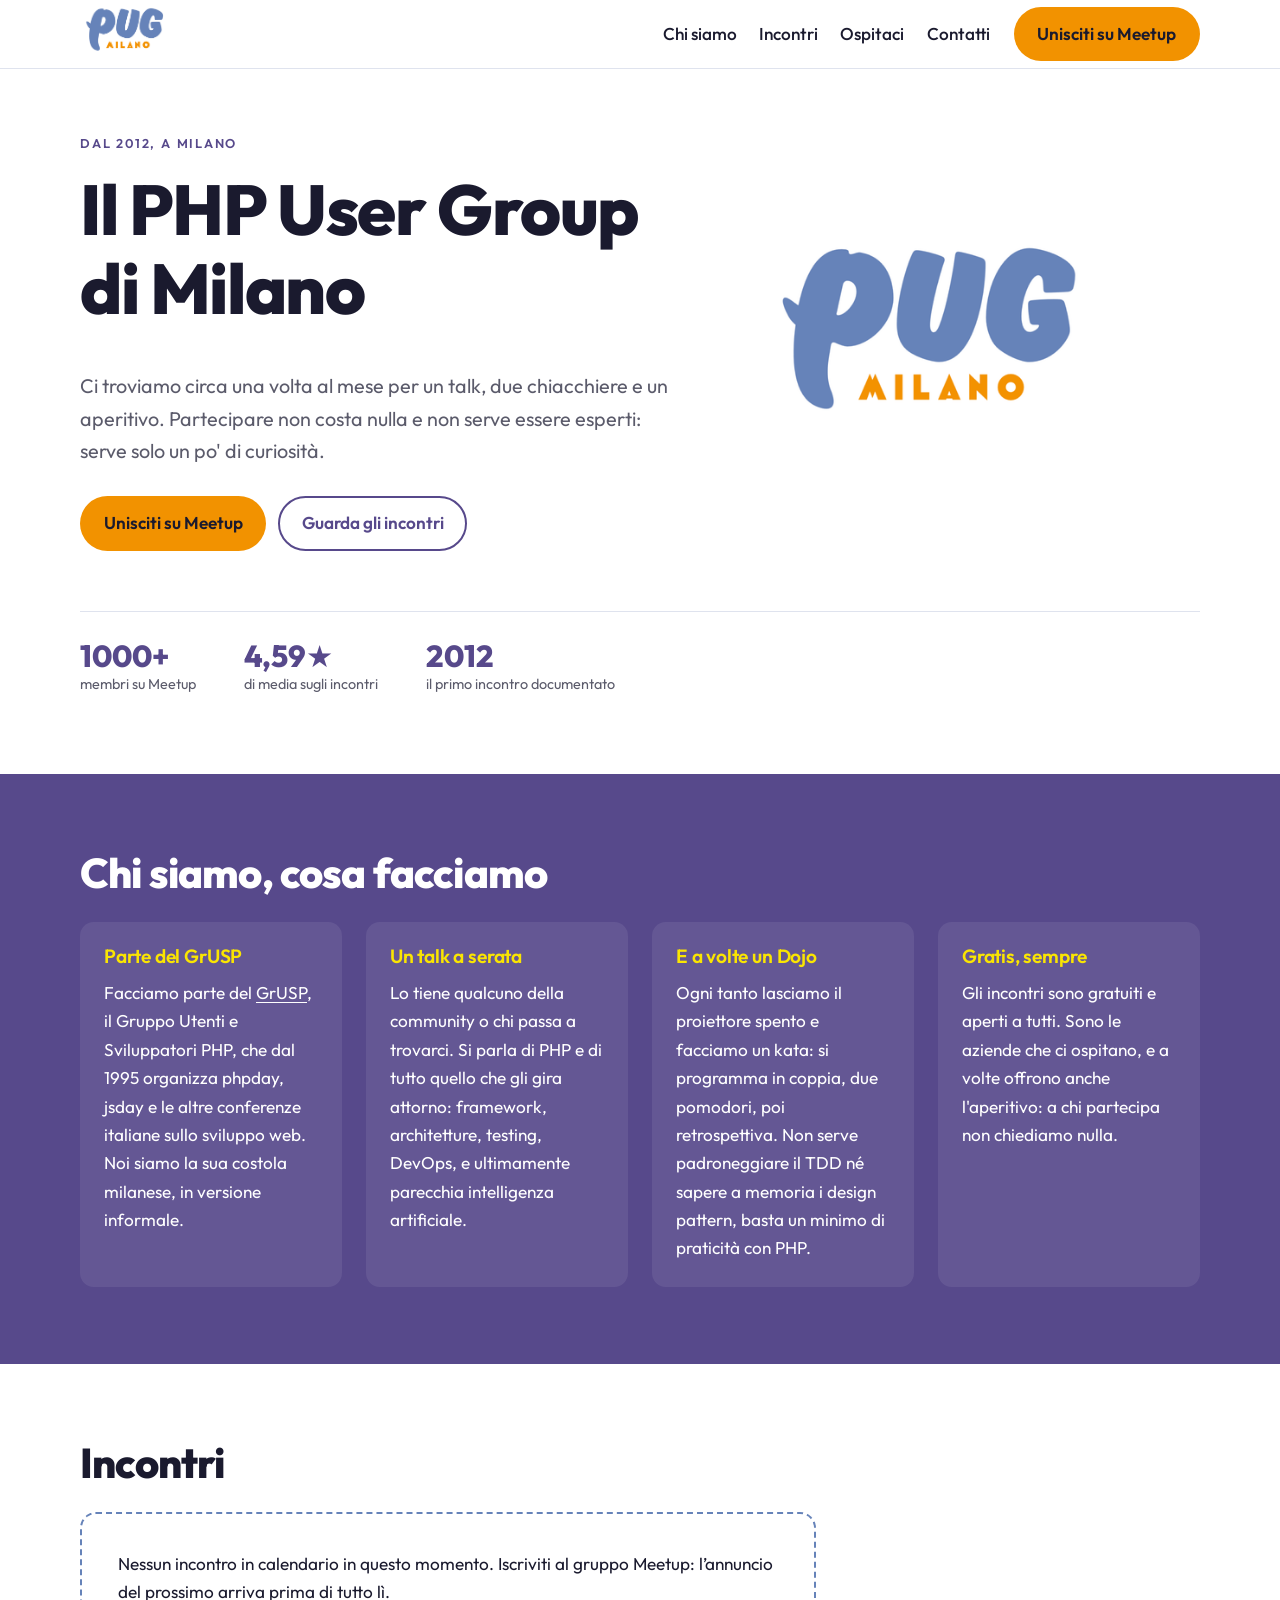
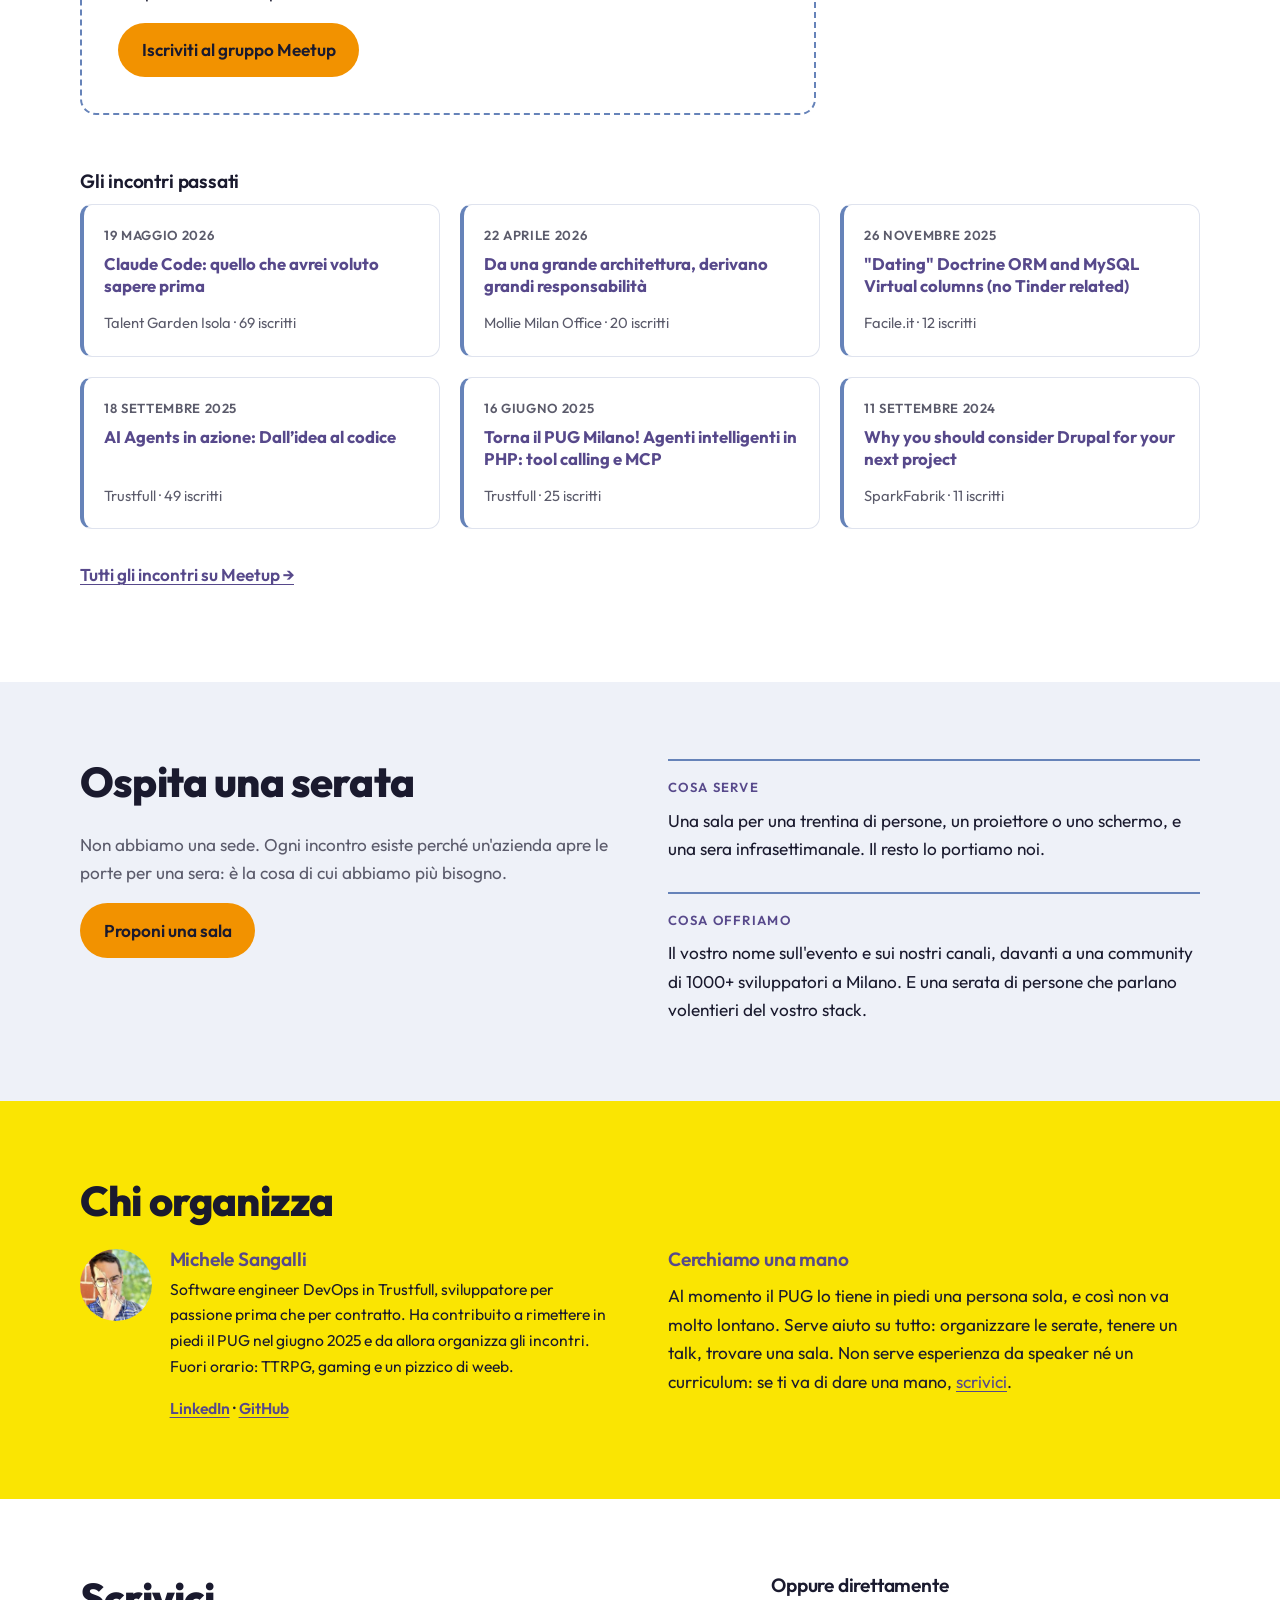
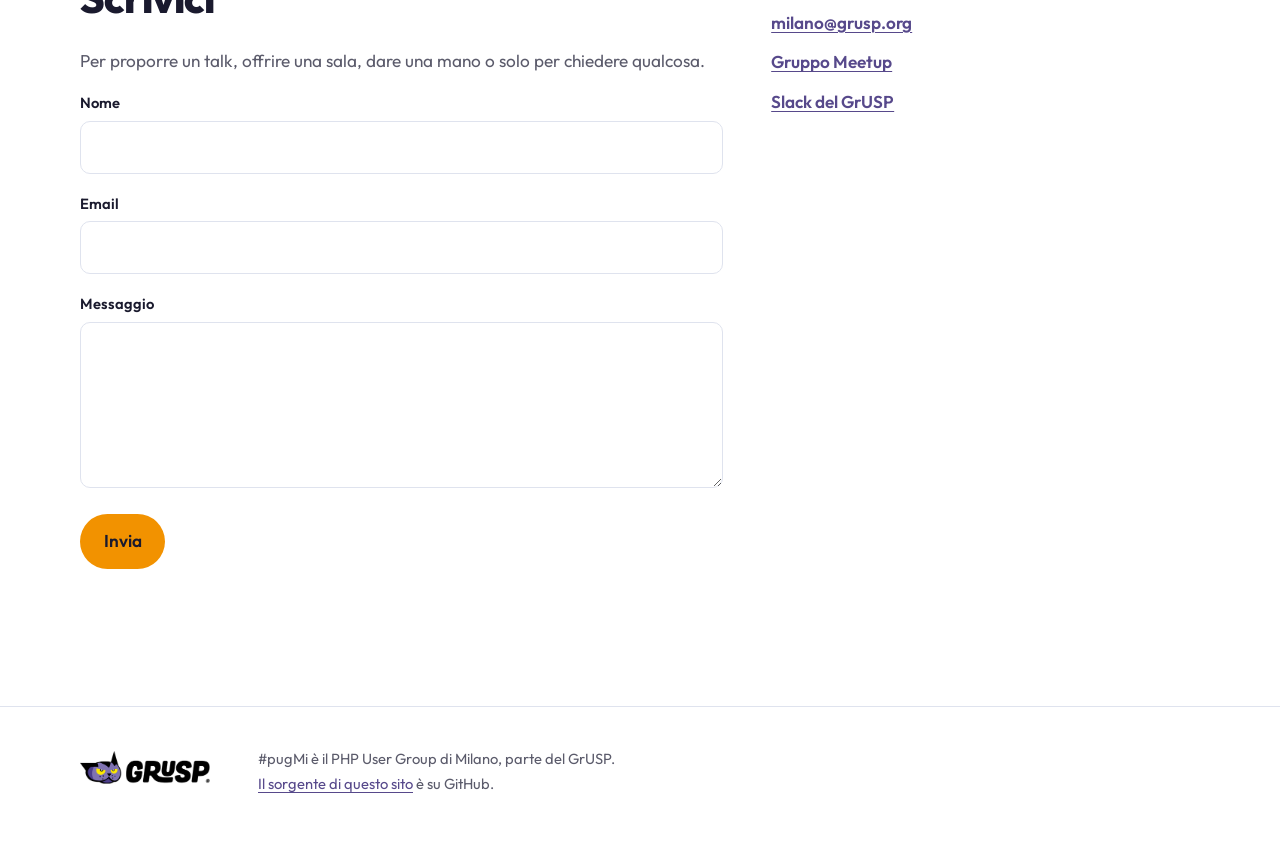
==== docs/index.html @ 0913626a "Nuovo sito statico in sostituzione del WordPress Pagina singola in docs/, servita da GitHub Pages. R" ====
<!doctype html>
<html lang="it">
<head>
<meta charset="utf-8">
<meta name="viewport" content="width=device-width, initial-scale=1">
<title>#pugMi &middot; PHP User Group Milano</title>
<meta name="description" content="Il PHP User Group di Milano. Ci troviamo circa una volta al mese per un talk e un aperitivo: partecipare è gratuito e aperto a tutti.">
<link rel="canonical" href="https://milano.grusp.org/">
<meta property="og:title" content="#pugMi &middot; PHP User Group Milano">
<meta property="og:description" content="Un talk, due chiacchiere e un aperitivo, circa una volta al mese. Partecipare non costa nulla.">
<meta property="og:type" content="website">
<meta property="og:url" content="https://milano.grusp.org/">
<meta property="og:image" content="https://milano.grusp.org/img/pug-milano.png">
<meta name="theme-color" content="#57498B">
<link rel="icon" href="img/favicon.png" sizes="180x180">
<link rel="apple-touch-icon" href="img/favicon.png">
<link rel="preconnect" href="https://fonts.googleapis.com">
<link rel="preconnect" href="https://fonts.gstatic.com" crossorigin>
<link rel="stylesheet" href="https://fonts.googleapis.com/css2?family=Outfit:wght@300;400;600;800&display=swap">
<link rel="stylesheet" href="style.css">
</head>
<body>

<a class="skip" href="#main">Salta al contenuto</a>

<header class="site-header">
  <div class="wrap header-inner">
    <a class="brand" href="#top">
      <img src="img/pug-milano.png" alt="#pugMi, PHP User Group Milano" width="407" height="282">
    </a>
    <nav class="menu" aria-label="Navigazione principale">
      <ul>
        <li><a href="#chi-siamo">Chi siamo</a></li>
        <li><a href="#incontri">Incontri</a></li>
        <li><a href="#ospitanti">Ospitaci</a></li>
        <li><a href="#contatti">Contatti</a></li>
      </ul>
    </nav>
    <a class="btn btn-orange header-cta" href="https://www.meetup.com/it-it/milanophp/">Unisciti su Meetup</a>
  </div>
</header>

<main id="main">

  <section id="top" class="hero">
    <div class="wrap hero-inner">
     <div class="hero-testo">
      <p class="eyebrow">Dal 2012, a Milano</p>
      <h1>Il PHP User Group<br>di Milano</h1>
      <p class="lead">
        Ci troviamo circa una volta al mese per un talk, due chiacchiere e un aperitivo.
        Partecipare non costa nulla e non serve essere esperti: serve solo un po' di curiosità.
      </p>
      <p class="cta-row">
        <a class="btn btn-orange" href="https://www.meetup.com/it-it/milanophp/">Unisciti su Meetup</a>
        <a class="btn btn-ghost" href="#incontri">Guarda gli incontri</a>
      </p>
     </div>
     <p class="hero-logo">
       <img src="img/pug-milano.png" alt="" width="407" height="282">
     </p>
     <ul class="stats" id="stats" hidden>
       <li><b id="stat-members">&mdash;</b> <span>membri su Meetup</span></li>
       <li><b id="stat-rating">&mdash;</b> <span>di media sugli incontri</span></li>
       <li><b>2012</b> <span>il primo incontro documentato</span></li>
     </ul>
    </div>
  </section>

  <section id="chi-siamo" class="block-purple">
    <div class="wrap">
      <h2>Chi siamo, cosa facciamo</h2>
      <div class="cards">
        <article>
          <h3>Parte del GrUSP</h3>
          <p>
            Facciamo parte del <a href="https://www.grusp.org/">GrUSP</a>, il Gruppo Utenti e
            Sviluppatori PHP, che dal 1995 organizza phpday, jsday e le altre conferenze italiane
            sullo sviluppo web. Noi siamo la sua costola milanese, in versione informale.
          </p>
        </article>
        <article>
          <h3>Un talk a serata</h3>
          <p>
            Lo tiene qualcuno della community o chi passa a trovarci. Si parla di PHP e di tutto
            quello che gli gira attorno: framework, architetture, testing, DevOps, e ultimamente
            parecchia intelligenza artificiale.
          </p>
        </article>
        <article>
          <h3>E a volte un Dojo</h3>
          <p>
            Ogni tanto lasciamo il proiettore spento e facciamo un kata: si programma in coppia,
            due pomodori, poi retrospettiva. Non serve padroneggiare il TDD né sapere a memoria
            i design pattern, basta un minimo di praticità con PHP.
          </p>
        </article>
        <article>
          <h3>Gratis, sempre</h3>
          <p>
            Gli incontri sono gratuiti e aperti a tutti. Sono le aziende che ci ospitano, e a
            volte offrono anche l'aperitivo: a chi partecipa non chiediamo nulla.
          </p>
        </article>
      </div>
    </div>
  </section>

  <section id="incontri">
    <div class="wrap">
      <h2>Incontri</h2>

      <h3 class="sr-only">Prossimo incontro</h3>
      <div id="prossimo" class="next" aria-live="polite">
        <p class="loading">Carico gli incontri&hellip;</p>
      </div>

      <h3 id="passati-titolo">Gli incontri passati</h3>
      <div id="passati" class="event-grid"></div>
      <p class="more">
        <a href="https://www.meetup.com/it-it/milanophp/events/past/">Tutti gli incontri su Meetup &rarr;</a>
      </p>
    </div>
  </section>

  <section id="ospitanti" class="block-tint">
    <div class="wrap ospita">
      <div>
        <h2>Ospita una serata</h2>
        <p class="section-lead">
          Non abbiamo una sede. Ogni incontro esiste perché un'azienda apre le porte
          per una sera: è la cosa di cui abbiamo più bisogno.
        </p>
        <p>
          <a class="btn btn-orange" href="#contatti">Proponi una sala</a>
        </p>
      </div>
      <dl class="patto">
        <dt>Cosa serve</dt>
        <dd>
          Una sala per una trentina di persone, un proiettore o uno schermo, e una
          sera infrasettimanale. Il resto lo portiamo noi.
        </dd>
        <dt>Cosa offriamo</dt>
        <dd>
          Il vostro nome sull'evento e sui nostri canali, davanti a una community di
          <span id="platea">1000+</span> sviluppatori a Milano. E una serata di
          persone che parlano volentieri del vostro stack.
        </dd>
      </dl>
    </div>
  </section>

  <section id="organizzatori" class="block-yellow">
    <div class="wrap">
      <h2>Chi organizza</h2>
      <div class="organizers">
        <div class="person">
          <img src="img/michele.png" alt="" width="160" height="160">
          <div>
            <h3>Michele Sangalli</h3>
            <p>
              Software engineer DevOps in Trustfull, sviluppatore per passione prima che
              per contratto. Ha contribuito a rimettere in piedi il PUG nel giugno 2025 e
              da allora organizza gli incontri. Fuori orario: TTRPG, gaming e un pizzico
              di weeb.
            </p>
            <p class="person-link">
              <a href="https://www.linkedin.com/in/michele-sangalli-75b91a7a/">LinkedIn</a> &middot;
              <a href="https://github.com/mikysan">GitHub</a>
            </p>
          </div>
        </div>
        <div>
          <h3>Cerchiamo una mano</h3>
          <p>
            Al momento il PUG lo tiene in piedi una persona sola, e così non va molto lontano.
            Serve aiuto su tutto: organizzare le serate, tenere un talk, trovare una sala.
            Non serve esperienza da speaker né un curriculum: se ti va di dare una mano,
            <a href="#contatti">scrivici</a>.
          </p>
        </div>
      </div>
    </div>
  </section>

  <section id="contatti">
    <div class="wrap contact">
      <div>
        <h2>Scrivici</h2>
        <p class="section-lead">
          Per proporre un talk, offrire una sala, dare una mano o solo per chiedere qualcosa.
        </p>
        <form id="contact-form" action="https://api.web3forms.com/submit" method="POST">
          <input type="hidden" name="access_key" value="be97ab4e-8a3a-4ba5-906f-93df00ac4f7e">
          <input type="hidden" name="subject" value="Nuovo messaggio da milano.grusp.org">
          <input type="checkbox" name="botcheck" style="display:none" tabindex="-1" autocomplete="off" aria-hidden="true">
          <p>
            <label for="f-nome">Nome</label>
            <input id="f-nome" name="name" type="text" required autocomplete="name">
          </p>
          <p>
            <label for="f-email">Email</label>
            <input id="f-email" name="email" type="email" required autocomplete="email">
          </p>
          <p>
            <label for="f-msg">Messaggio</label>
            <textarea id="f-msg" name="message" rows="5" required></textarea>
          </p>
          <p>
            <button class="btn btn-orange" type="submit">Invia</button>
          </p>
          <p id="form-status" class="form-status" role="status" aria-live="polite"></p>
        </form>
      </div>
      <aside>
        <h3>Oppure direttamente</h3>
        <ul class="links">
          <li><a href="mailto:milano@grusp.org">milano@grusp.org</a></li>
          <li><a href="https://www.meetup.com/it-it/milanophp/">Gruppo Meetup</a></li>
          <li><a href="https://slack.grusp.org/">Slack del GrUSP</a></li>
        </ul>
      </aside>
    </div>
  </section>

</main>

<footer class="site-footer">
  <div class="wrap footer-inner">
    <a href="https://www.grusp.org/">
      <img src="img/grusp.png" alt="GrUSP" width="346" height="87">
    </a>
    <p>
      #pugMi è il PHP User Group di Milano, parte del GrUSP.<br>
      <a href="https://github.com/GrUSP/milano.grusp.org">Il sorgente di questo sito</a> è su GitHub.
    </p>
  </div>
</footer>

<script src="app.js"></script>
</body>
</html>
---- docs/style.css ----
/* #pugMi - palette campionata da color palette pugmi.png.
   Vincoli di contrasto (calcolati, non stimati):
     #57498B su bianco 7.7:1 -> testo e titoli, ok
     #1A1A2E su #FAE502 13:1 -> blocco giallo, ok
     #1A1A2E su #F29200  7:1 -> bottoni arancio: il testo deve restare scuro
     #6683B9 su bianco 3.85:1 -> solo testo grande, bordi, decorazioni
     #F29200 su bianco 2.38:1 -> mai come colore di testo */
:root {
  --giallo: #FAE502;
  --viola: #57498B;
  --blu: #6683B9;
  --arancio: #F29200;
  --inchiostro: #1A1A2E;
  --tenue: #5b5b6b;
  --tinta: #eef1f8;
  --bordo: #dfe3ee;
  --wrap: min(1120px, 100% - 3rem);
  --font: "Outfit", ui-sans-serif, system-ui, -apple-system, "Segoe UI", sans-serif;
}

*, *::before, *::after { box-sizing: border-box; }

html { scroll-behavior: smooth; scroll-padding-top: 5.5rem; }
@media (prefers-reduced-motion: reduce) { html { scroll-behavior: auto; } }

body {
  margin: 0;
  font-family: var(--font);
  font-size: clamp(1rem, 0.96rem + 0.2vw, 1.075rem);
  line-height: 1.65;
  color: var(--inchiostro);
  background: #fff;
  -webkit-font-smoothing: antialiased;
}

img { max-width: 100%; height: auto; }

h1, h2, h3 { line-height: 1.12; font-weight: 800; letter-spacing: -0.02em; margin: 0 0 0.6em; }
h1 { font-size: clamp(2.4rem, 1.5rem + 4.2vw, 4.4rem); }
h2 { font-size: clamp(1.75rem, 1.3rem + 1.8vw, 2.6rem); }
h3 { font-size: 1.2rem; font-weight: 600; letter-spacing: -0.01em; }
p { margin: 0 0 1rem; }

a { color: var(--viola); text-decoration-thickness: 1px; text-underline-offset: 0.18em; }
a:hover { text-decoration-thickness: 2px; }

:focus-visible {
  outline: 3px solid var(--arancio);
  outline-offset: 3px;
  border-radius: 3px;
}

.wrap { width: var(--wrap); margin-inline: auto; }
.sr-only, .skip:not(:focus) {
  position: absolute; width: 1px; height: 1px; overflow: hidden;
  clip-path: inset(50%); white-space: nowrap;
}
.skip {
  position: fixed; z-index: 20; top: 0.5rem; left: 0.5rem;
  background: var(--inchiostro); color: #fff; padding: 0.6rem 1rem; border-radius: 6px;
}

/* --- bottoni --- */
.btn {
  display: inline-block;
  font-weight: 600;
  text-decoration: none;
  padding: 0.7rem 1.35rem;
  border-radius: 999px;
  border: 2px solid transparent;
  transition: transform 0.12s ease, background-color 0.12s ease;
}
.btn:active { transform: translateY(1px); }
.btn-orange { background: var(--arancio); color: var(--inchiostro); }
.btn-orange:hover { background: #d98300; }
.btn-ghost { border-color: currentColor; color: var(--viola); }
.btn-ghost:hover { background: var(--tinta); }

/* --- header --- */
.site-header {
  position: sticky; top: 0; z-index: 10;
  background: rgba(255, 255, 255, 0.92);
  backdrop-filter: blur(8px);
  border-bottom: 1px solid var(--bordo);
}
.header-inner {
  display: flex; align-items: center; gap: 1.5rem;
  min-height: 4.25rem;
}
.brand { line-height: 0; margin-right: auto; }
.brand img { width: 92px; }
.menu ul {
  list-style: none; margin: 0; padding: 0;
  display: flex; gap: 1.4rem;
}
.menu a { color: var(--inchiostro); text-decoration: none; font-weight: 500; }
.menu a:hover { color: var(--viola); text-decoration: underline; }

/* Sotto i 56rem le ancore non ci stanno accanto al logo e alla CTA. La pagina è
   una sola: si scorre. Meglio niente menu che un hamburger da mantenere. */
@media (max-width: 56rem) {
  .menu { display: none; }
  .brand img { width: 76px; }
  .header-cta { padding: 0.55rem 1rem; font-size: 0.92rem; }
}

/* --- sezioni --- */
section { padding: clamp(3.5rem, 6vw, 6rem) 0; }
.block-yellow { background: var(--giallo); }
.block-purple { background: var(--viola); color: #fff; }
.block-tint { background: var(--tinta); }
.block-purple a { color: #fff; }
.block-purple h3 { color: var(--giallo); }
.block-yellow h3 { color: var(--viola); }
.section-lead { color: var(--tenue); max-width: 62ch; }
.block-purple .section-lead { color: rgba(255, 255, 255, 0.88); }

/* --- hero --- */
.hero { padding-top: clamp(3rem, 5vw, 5rem); }
/* Due colonne da 62rem in su: il logo riempie il vuoto a destra, che a schermo
   largo era meta' dell'hero. Sotto quella soglia il logo sparisce, perché è
   già nell'header e ripeterlo non aggiunge nulla. */
.hero-inner { display: grid; gap: 0 3rem; align-items: center; }
.hero-logo { display: none; margin: 0; }
@media (min-width: 62rem) {
  .hero-inner { grid-template-columns: minmax(0, 1fr) minmax(0, 0.8fr); }
  .hero-logo { display: block; justify-self: center; }
  .hero-logo img { width: min(100%, 22rem); }
  .stats { grid-column: 1 / -1; }
}
.eyebrow {
  font-weight: 600; letter-spacing: 0.14em; text-transform: uppercase;
  font-size: 0.8rem; color: var(--viola); margin-bottom: 1rem;
}
.lead { font-size: 1.15em; max-width: 54ch; color: var(--tenue); }
.cta-row { display: flex; flex-wrap: wrap; gap: 0.75rem; margin-top: 1.75rem; max-width: none; }
.stats {
  list-style: none; max-width: none;
  margin: 2.75rem 0 0; padding: 1.75rem 0 0;
  display: flex; flex-wrap: wrap; gap: 1rem 3rem;
  border-top: 1px solid var(--bordo);
}
.stats li { display: flex; flex-direction: column; }
.stats b { font-size: 1.9rem; font-weight: 800; color: var(--viola); line-height: 1.1; }
.stats span { font-size: 0.9rem; color: var(--tenue); }

/* --- schede chi siamo --- */
.cards {
  display: grid; gap: 1.5rem;
  grid-template-columns: repeat(auto-fit, minmax(min(15rem, 100%), 1fr));
}
.cards article { border-radius: 14px; padding: 1.5rem; }
.cards p:last-child { margin-bottom: 0; }

/* Le schede prendono il fondo dal blocco che le ospita. Sul viola il bianco sta
   all'8%: così il testo bianco resta a 6.2:1 e i titoli gialli a 4.8:1, senza
   appoggiarsi all'esenzione per il testo grande (sono a peso 600, non 700). */
.block-purple .cards article { background: rgba(255, 255, 255, 0.08); }
.block-yellow .cards article { background: rgba(255, 255, 255, 0.55); }
.block-yellow .cards a { color: #3d3163; }

/* --- eventi --- */
.next { margin-bottom: 3.5rem; }
.loading { color: var(--tenue); }
.next-card, .empty {
  border: 2px solid var(--viola); border-radius: 16px;
  padding: clamp(1.5rem, 3vw, 2.25rem);
}
/* Con zero eventi in calendario il box contiene una riga e un bottone: a 1120rem
   di larghezza sembrerebbe un banner vuoto, non una scheda. */
.empty { border-style: dashed; border-color: var(--blu); max-width: 46rem; }
.next-card .when {
  font-weight: 600; color: var(--viola); text-transform: uppercase;
  letter-spacing: 0.06em; font-size: 0.85rem;
}
.next-card h4 { font-size: clamp(1.4rem, 1rem + 1.4vw, 2rem); margin: 0.4rem 0 0.75rem; line-height: 1.15; }
.next-card .meta, .event-card .meta { color: var(--tenue); font-size: 0.92rem; }

.event-grid {
  display: grid; gap: 1.25rem;
  grid-template-columns: repeat(auto-fill, minmax(min(17rem, 100%), 1fr));
}
.event-card {
  border: 1px solid var(--bordo); border-left: 4px solid var(--blu);
  border-radius: 12px; padding: 1.25rem;
  display: flex; flex-direction: column; gap: 0.4rem;
}
.event-card time { font-size: 0.82rem; font-weight: 600; letter-spacing: 0.05em; text-transform: uppercase; color: var(--tenue); }
.event-card h4 { margin: 0; font-size: 1.05rem; line-height: 1.3; }
.event-card h4 a { text-decoration: none; }
.event-card h4 a:hover { text-decoration: underline; }
.event-card .excerpt { font-size: 0.92rem; color: var(--tenue); margin: 0; }
.event-card .meta { margin: auto 0 0; padding-top: 0.5rem; }
.more { margin-top: 2rem; font-weight: 600; }

/* --- ospita una serata --- */
.ospita { display: grid; gap: 2.5rem 3.5rem; grid-template-columns: repeat(auto-fit, minmax(min(19rem, 100%), 1fr)); }
.ospita > div > p:last-child { margin-bottom: 0; }

/* <dl> perché sono coppie termine/descrizione: è l'elemento nativo per questo,
   e regge da sé la relazione fra "Cosa serve" e il suo testo. */
.patto { margin: 0; }
.patto dt {
  font-weight: 600; color: var(--viola);
  font-size: 0.82rem; letter-spacing: 0.1em; text-transform: uppercase;
  padding-top: 1rem; border-top: 2px solid var(--blu);
}
.patto dt + dd { margin: 0.5rem 0 1.75rem; }
.patto dd:last-child { margin-bottom: 0; }

/* --- organizzatori --- */
/* L'h2 sta fuori dalla griglia: dentro la prima colonna spingeva il suo contenuto
   sotto al titolo, mentre la seconda partiva dall'alto. Fuori, le due colonne sono
   sorelle e i due h3 si allineano sulla stessa riga. */
.organizers { display: grid; gap: 2.5rem 3.5rem; grid-template-columns: repeat(auto-fit, minmax(min(18rem, 100%), 1fr)); align-items: start; }
.organizers p:last-child { margin-bottom: 0; }
.person { display: flex; gap: 1.1rem; align-items: start; }
.person img { width: 72px; border-radius: 50%; flex: none; }
.person h3 { margin-bottom: 0.35rem; }
.person p { font-size: 0.98rem; }
.person-link { font-weight: 600; }

/* Sui telefoni più stretti l'avatar accanto al testo lascia ~220px di colonna e
   la bio va a capo sette volte: sotto i 24rem passa sopra al nome. */
@media (max-width: 24rem) {
  .person { display: block; }
  .person img { margin-bottom: 0.9rem; }
}

/* --- contatti --- */
.contact { display: grid; gap: 3rem; grid-template-columns: minmax(0, 1.5fr) minmax(0, 1fr); }
@media (max-width: 48rem) { .contact { grid-template-columns: 1fr; } }
form p { margin: 0 0 1.1rem; }
label { display: block; font-weight: 600; font-size: 0.92rem; margin-bottom: 0.35rem; }
input[type="text"], input[type="email"], textarea {
  width: 100%; font: inherit; color: inherit;
  padding: 0.7rem 0.85rem;
  border: 1px solid var(--bordo); border-radius: 10px;
  background: #fff;
}
input:focus, textarea:focus { border-color: var(--viola); }
textarea { resize: vertical; }
button { font: inherit; cursor: pointer; }
button[disabled] { opacity: 0.6; cursor: progress; }
.form-status { font-weight: 600; min-height: 1.5em; }
.form-status.ok { color: #1c6b3f; }
.form-status.ko { color: #a11b1b; }
.links { list-style: none; padding: 0; margin: 0; display: grid; gap: 0.7rem; }
.links a { font-weight: 600; }

/* --- footer --- */
.site-footer { border-top: 1px solid var(--bordo); padding: 2.5rem 0 3.5rem; }
.footer-inner { display: flex; flex-wrap: wrap; gap: 1.5rem 3rem; align-items: center; }
.footer-inner img { width: 130px; }
.footer-inner p { margin: 0; color: var(--tenue); font-size: 0.92rem; }
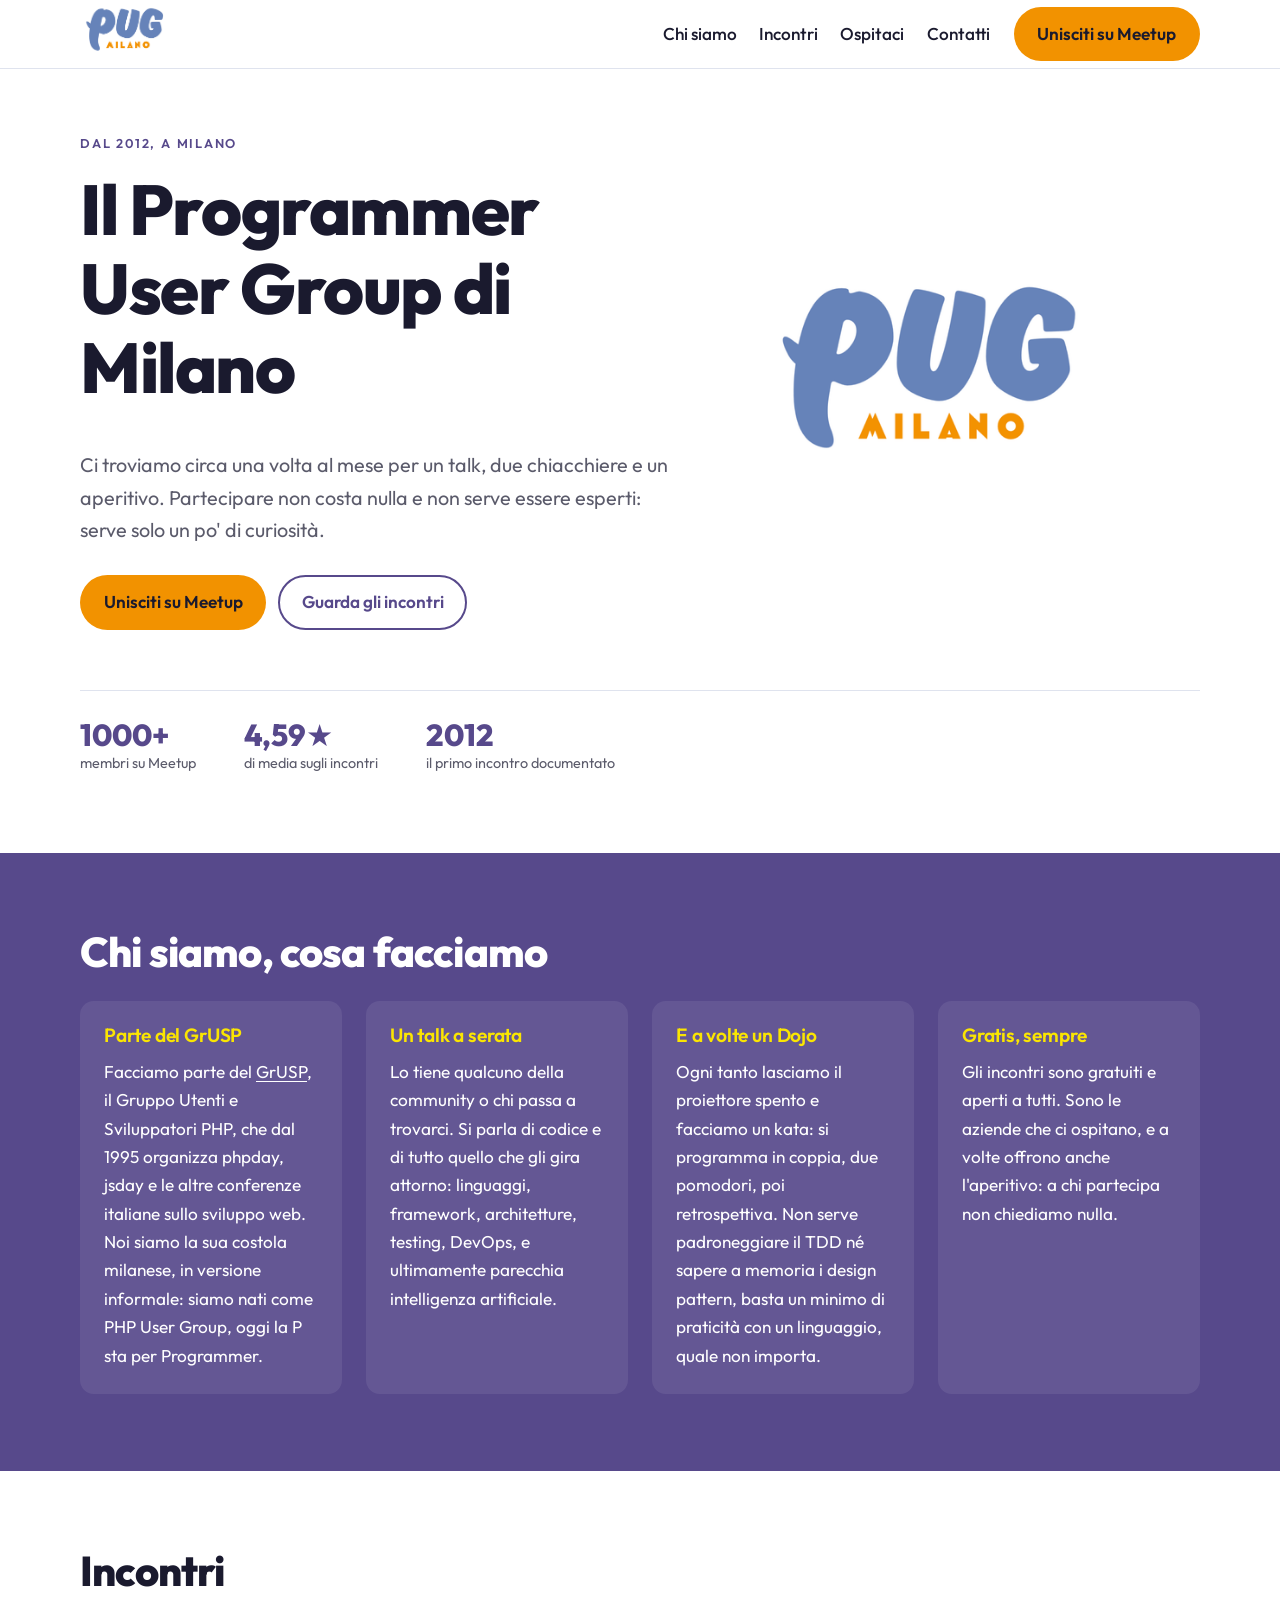
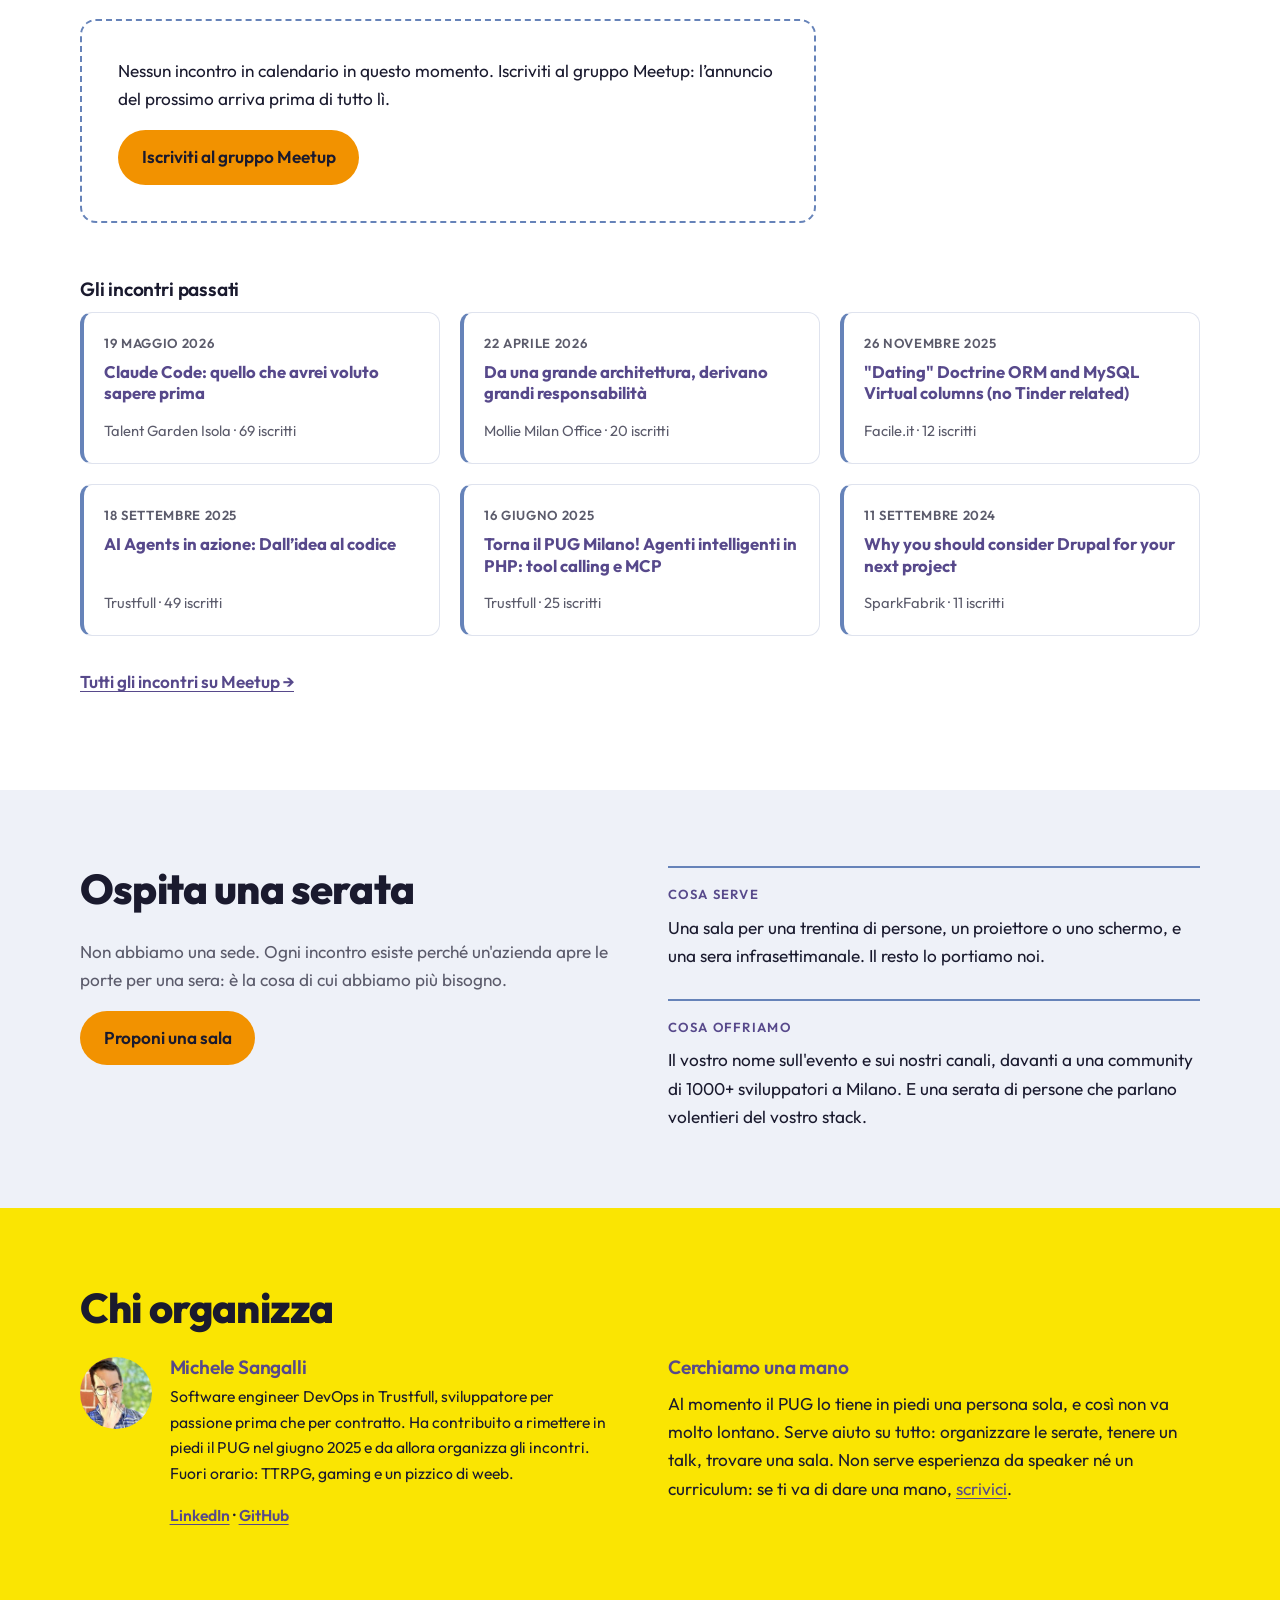
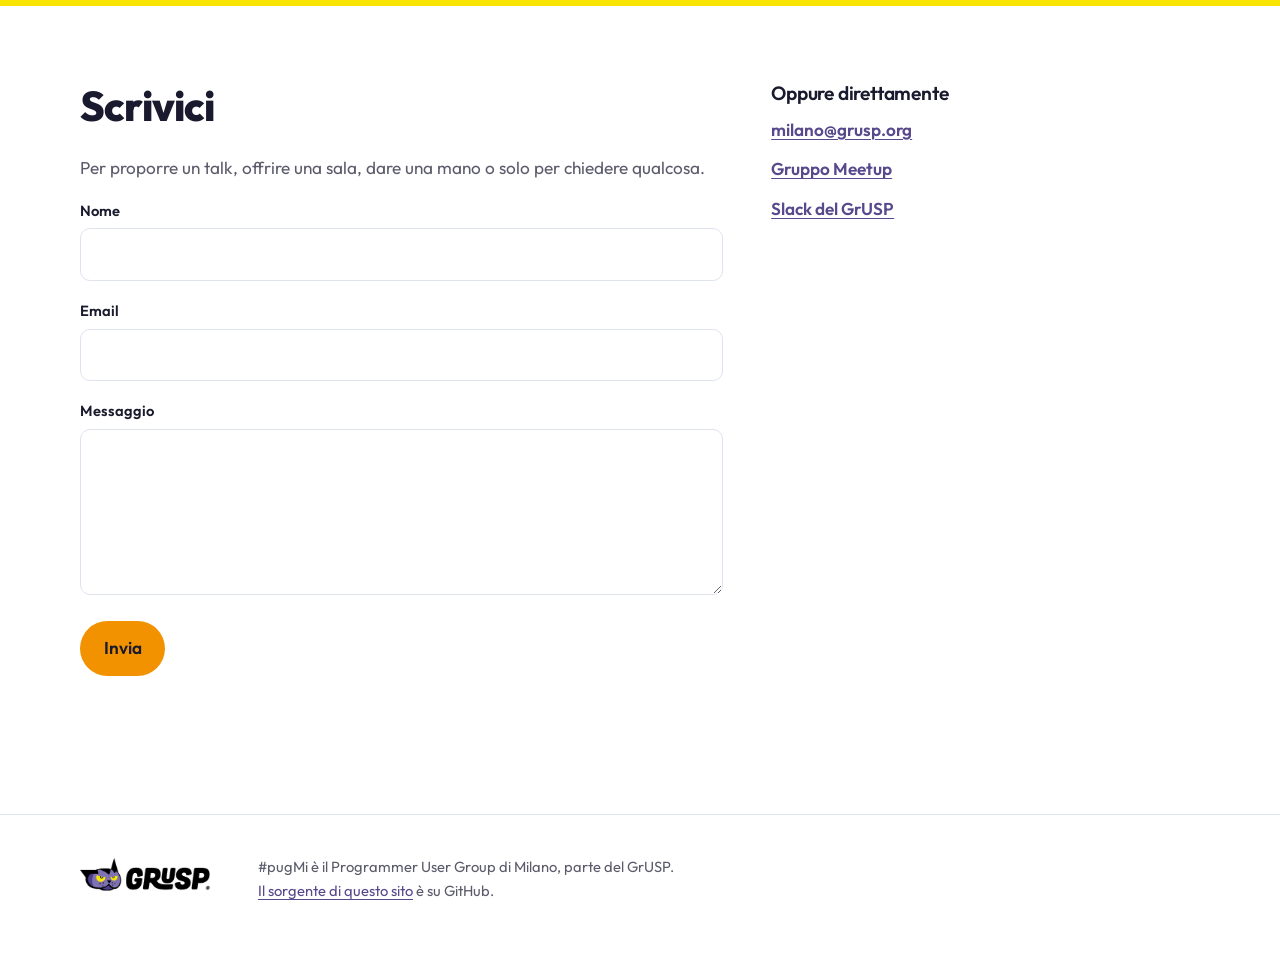
==== commit 70a4fb41: "PUG ora è Programmer User Group, non più PHP L'acronimo ha cambiato significato: i testi lo seguono." ====
--- a/docs/index.html
+++ b/docs/index.html
@@ -3,10 +3,10 @@
 <head>
 <meta charset="utf-8">
 <meta name="viewport" content="width=device-width, initial-scale=1">
-<title>#pugMi &middot; PHP User Group Milano</title>
-<meta name="description" content="Il PHP User Group di Milano. Ci troviamo circa una volta al mese per un talk e un aperitivo: partecipare è gratuito e aperto a tutti.">
+<title>#pugMi &middot; Programmer User Group Milano</title>
+<meta name="description" content="Il Programmer User Group di Milano. Ci troviamo circa una volta al mese per un talk e un aperitivo: partecipare è gratuito e aperto a tutti.">
 <link rel="canonical" href="https://milano.grusp.org/">
-<meta property="og:title" content="#pugMi &middot; PHP User Group Milano">
+<meta property="og:title" content="#pugMi &middot; Programmer User Group Milano">
 <meta property="og:description" content="Un talk, due chiacchiere e un aperitivo, circa una volta al mese. Partecipare non costa nulla.">
 <meta property="og:type" content="website">
 <meta property="og:url" content="https://milano.grusp.org/">
@@ -26,7 +26,7 @@
 <header class="site-header">
   <div class="wrap header-inner">
     <a class="brand" href="#top">
-      <img src="img/pug-milano.png" alt="#pugMi, PHP User Group Milano" width="407" height="282">
+      <img src="img/pug-milano.png" alt="#pugMi, Programmer User Group Milano" width="407" height="282">
     </a>
     <nav class="menu" aria-label="Navigazione principale">
       <ul>
@@ -46,7 +46,7 @@
     <div class="wrap hero-inner">
      <div class="hero-testo">
       <p class="eyebrow">Dal 2012, a Milano</p>
-      <h1>Il PHP User Group<br>di Milano</h1>
+      <h1>Il Programmer User Group di Milano</h1>
       <p class="lead">
         Ci troviamo circa una volta al mese per un talk, due chiacchiere e un aperitivo.
         Partecipare non costa nulla e non serve essere esperti: serve solo un po' di curiosità.
@@ -76,15 +76,16 @@
           <p>
             Facciamo parte del <a href="https://www.grusp.org/">GrUSP</a>, il Gruppo Utenti e
             Sviluppatori PHP, che dal 1995 organizza phpday, jsday e le altre conferenze italiane
-            sullo sviluppo web. Noi siamo la sua costola milanese, in versione informale.
+            sullo sviluppo web. Noi siamo la sua costola milanese, in versione informale:
+            siamo nati come PHP User Group, oggi la P sta per Programmer.
           </p>
         </article>
         <article>
           <h3>Un talk a serata</h3>
           <p>
-            Lo tiene qualcuno della community o chi passa a trovarci. Si parla di PHP e di tutto
-            quello che gli gira attorno: framework, architetture, testing, DevOps, e ultimamente
-            parecchia intelligenza artificiale.
+            Lo tiene qualcuno della community o chi passa a trovarci. Si parla di codice e di
+            tutto quello che gli gira attorno: linguaggi, framework, architetture, testing,
+            DevOps, e ultimamente parecchia intelligenza artificiale.
           </p>
         </article>
         <article>
@@ -92,7 +93,7 @@
           <p>
             Ogni tanto lasciamo il proiettore spento e facciamo un kata: si programma in coppia,
             due pomodori, poi retrospettiva. Non serve padroneggiare il TDD né sapere a memoria
-            i design pattern, basta un minimo di praticità con PHP.
+            i design pattern, basta un minimo di praticità con un linguaggio, quale non importa.
           </p>
         </article>
         <article>
@@ -232,7 +233,7 @@
       <img src="img/grusp.png" alt="GrUSP" width="346" height="87">
     </a>
     <p>
-      #pugMi è il PHP User Group di Milano, parte del GrUSP.<br>
+      #pugMi è il Programmer User Group di Milano, parte del GrUSP.<br>
       <a href="https://github.com/GrUSP/milano.grusp.org">Il sorgente di questo sito</a> è su GitHub.
     </p>
   </div>
